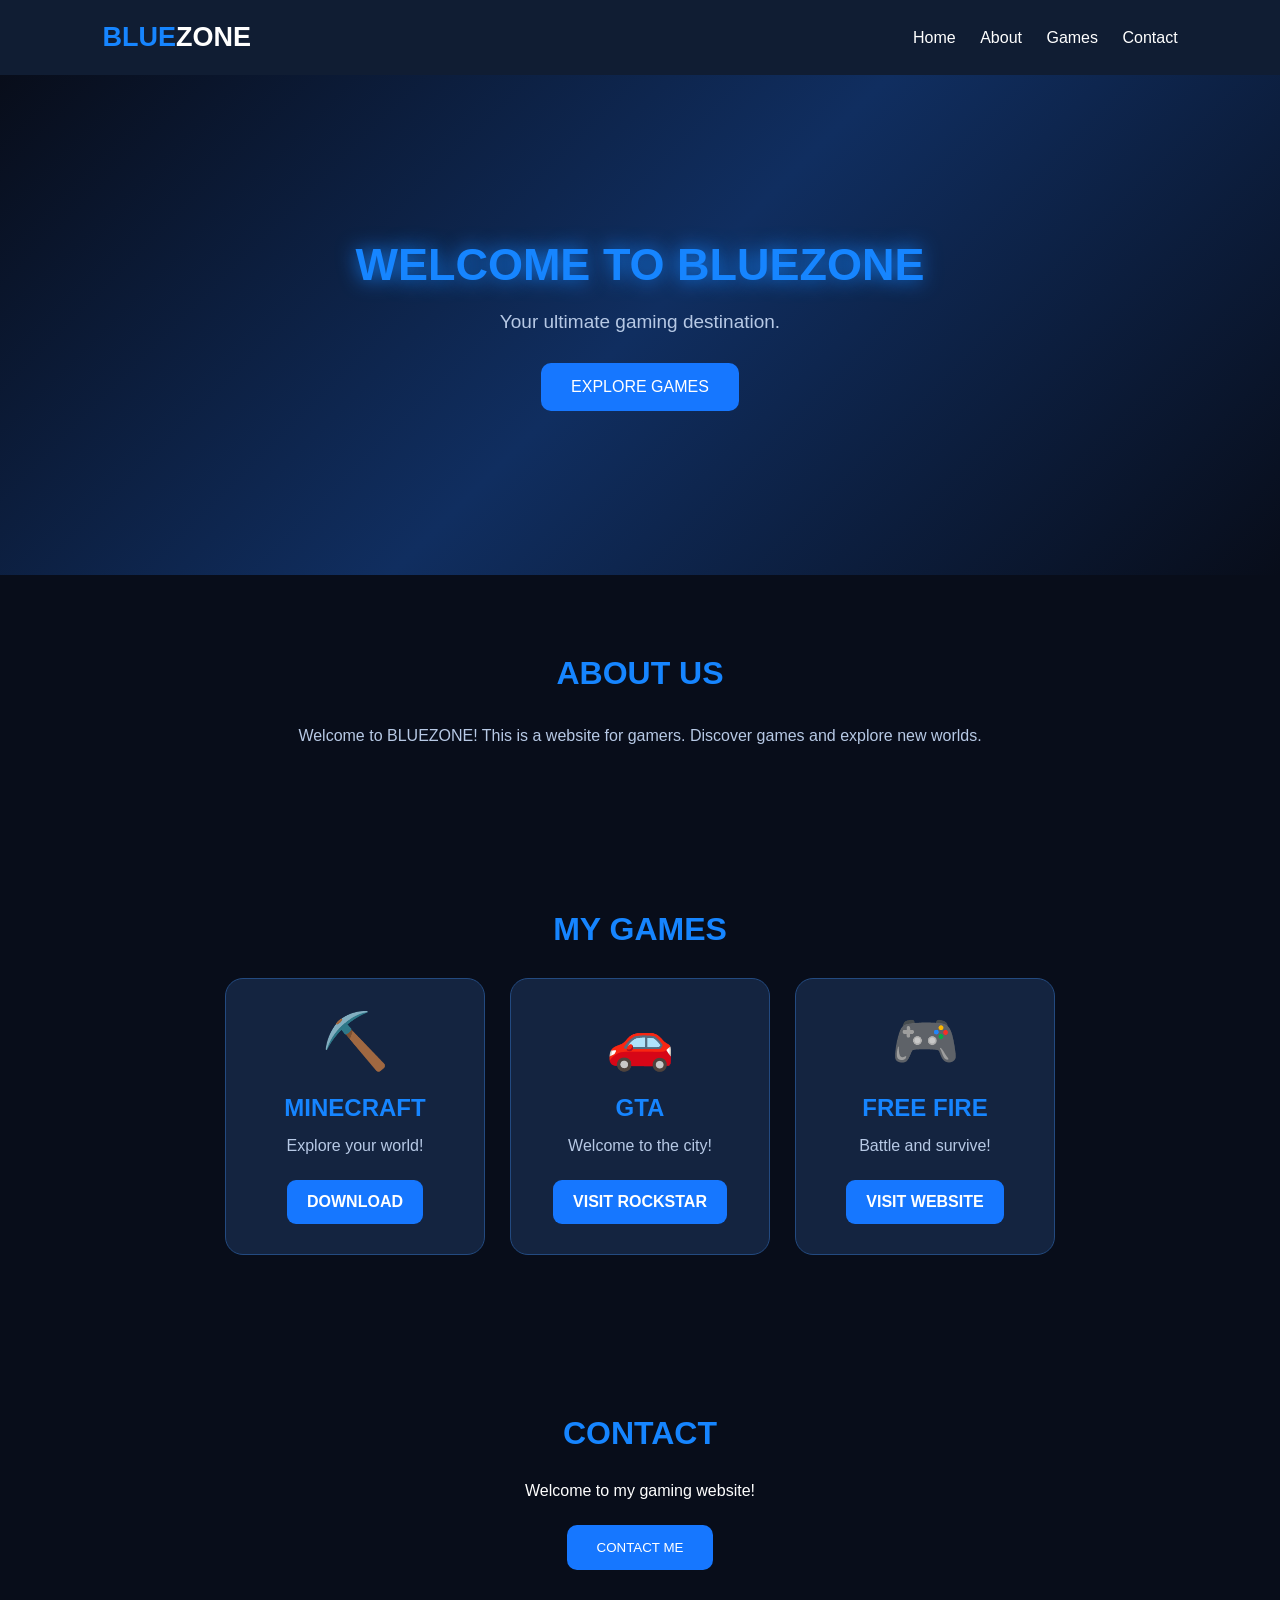
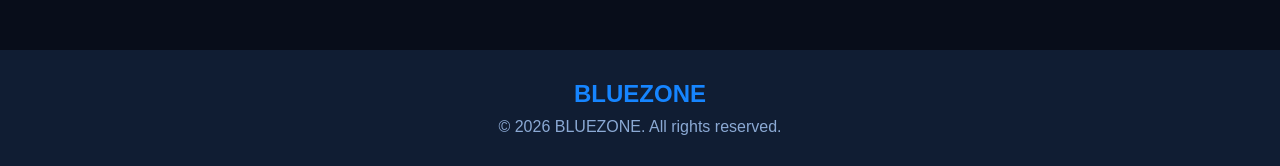
==== index.html @ 3c7bdc96 "Rename index.HTML to index.html" ====
<!DOCTYPE html>
<html lang="en">

<head>
    <meta charset="UTF-8">
    <meta name="viewport" content="width=device-width, initial-scale=1.0">

    <title>BLUEZONE - Gaming Website</title>

    <link rel="stylesheet" href="style.css">
</head>

<body>

    <!-- HEADER -->

    <header>
        <div class="logo">BLUE<span>ZONE</span></div>

        <nav>
            <a href="#home">Home</a>
            <a href="#about">About</a>
            <a href="#games">Games</a>
            <a href="#contact">Contact</a>
        </nav>
    </header>


    <!-- HOME -->

    <section id="home" class="hero">

        <div class="hero-content">

            <h1>WELCOME TO BLUEZONE</h1>

            <p>Your ultimate gaming destination.</p>

            <a href="#games" class="main-btn">
                EXPLORE GAMES
            </a>

        </div>

    </section>


    <!-- ABOUT -->

    <section id="about">

        <h1>ABOUT US</h1>

        <p class="about-text">
            Welcome to BLUEZONE!
            This is a website for gamers.
            Discover games and explore new worlds.
        </p>

    </section>


    <!-- GAMES -->

    <section id="games">

        <h1>MY GAMES</h1>

        <div class="games-container">

            <!-- MINECRAFT -->

            <div class="card">

                <div class="game-icon">⛏️</div>

                <h2>MINECRAFT</h2>

                <p>Explore your world!</p>

                <a href="downloads/TLauncher-Setup.exe"
                   download
                   class="game-btn">

                    DOWNLOAD

                </a>

            </div>


            <!-- GTA -->

            <div class="card">

                <div class="game-icon">🚗</div>

                <h2>GTA</h2>

                <p>Welcome to the city!</p>

                <a href="https://www.rockstargames.com/"
                   target="_blank"
                   rel="noopener noreferrer"
                   class="game-btn">

                    VISIT ROCKSTAR

                </a>

            </div>


            <!-- FREE FIRE -->

            <div class="card">

                <div class="game-icon">🎮</div>

                <h2>FREE FIRE</h2>

                <p>Battle and survive!</p>

                <a href="https://ff.garena.com/"
                   target="_blank"
                   rel="noopener noreferrer"
                   class="game-btn">

                    VISIT WEBSITE

                </a>

            </div>

        </div>

    </section>


    <!-- CONTACT -->

    <section id="contact">

        <h1>CONTACT</h1>

        <p>Welcome to my gaming website!</p>

        <button onclick="contactMessage()">
            CONTACT ME
        </button>

    </section>


    <!-- FOOTER -->

    <footer>

        <h2>BLUEZONE</h2>

        <p>© 2026 BLUEZONE. All rights reserved.</p>

    </footer>


    <script src="script.js"></script>

</body>
</html>
---- style.css ----
* {
    margin: 0;
    padding: 0;
    box-sizing: border-box;
    scroll-behavior: smooth;
}

body {
    background: #080d1a;
    color: white;
    font-family: Arial, sans-serif;
}

/* HEADER */

header {
    display: flex;
    justify-content: space-between;
    align-items: center;
    padding: 22px 8%;
    background: #101d33;
    position: sticky;
    top: 0;
    z-index: 100;
}

.logo {
    color: #1685ff;
    font-size: 27px;
    font-weight: bold;
}

.logo span {
    color: white;
}

nav a {
    color: white;
    text-decoration: none;
    margin-left: 20px;
    transition: 0.3s;
}

nav a:hover {
    color: #1685ff;
}

/* HERO */

.hero {
    min-height: 500px;
    display: flex;
    align-items: center;
    justify-content: center;
    text-align: center;

    background: linear-gradient(
        135deg,
        #080d1a,
        #102e60,
        #080d1a
    );
}

.hero h1 {
    color: #1685ff;
    font-size: 45px;
    margin-bottom: 20px;
    text-shadow: 0 0 20px #1685ff;
}

.hero p {
    color: #b7c9e5;
    font-size: 19px;
    margin-bottom: 30px;
}

.main-btn {
    display: inline-block;
    background: #1677ff;
    color: white;
    padding: 15px 30px;
    border-radius: 10px;
    text-decoration: none;
    transition: 0.3s;
}

.main-btn:hover {
    background: #0055cc;
    transform: scale(1.08);
}

/* SECTIONS */

section:not(.hero) {
    padding: 80px 8%;
    text-align: center;
}

section h1 {
    color: #1685ff;
    font-size: 32px;
    margin-bottom: 30px;
}

.about-text {
    color: #b7c9e5;
    line-height: 1.8;
}

/* GAME CARDS */

.games-container {
    display: flex;
    justify-content: center;
    flex-wrap: wrap;
    gap: 25px;
}

.card {
    background: #142440;
    width: 260px;
    padding: 30px 20px;
    border-radius: 18px;
    border: 1px solid #234a80;
    transition: 0.3s;
}

.card:hover {
    transform: translateY(-12px);
    box-shadow: 0 0 25px #1677ff;
    border-color: #1685ff;
}

.game-icon {
    font-size: 55px;
    margin-bottom: 20px;
}

.card h2 {
    color: #1685ff;
    margin-bottom: 15px;
}

.card p {
    color: #b7c9e5;
    margin-bottom: 25px;
}

/* BUTTONS */

.game-btn {
    display: inline-block;
    background: #1677ff;
    color: white;
    text-decoration: none;
    padding: 13px 20px;
    border-radius: 9px;
    font-weight: bold;
    transition: 0.3s;
}

.game-btn:hover {
    background: #0055cc;
    box-shadow: 0 0 15px #1685ff;
}

/* CONTACT */

#contact button {
    background: #1677ff;
    color: white;
    border: none;
    padding: 15px 30px;
    margin-top: 25px;
    border-radius: 10px;
    cursor: pointer;
    transition: 0.3s;
}

#contact button:hover {
    background: #0055cc;
}

/* FOOTER */

footer {
    background: #101d33;
    text-align: center;
    padding: 30px;
    color: #8ba9d4;
}

footer h2 {
    color: #1685ff;
    margin-bottom: 10px;
}

/* MOBILE */

@media (max-width: 650px) {

    header {
        flex-direction: column;
        gap: 20px;
    }

    nav a {
        margin: 0 6px;
        font-size: 13px;
    }

    .hero h1 {
        font-size: 30px;
    }

    .card {
        width: 100%;
        max-width: 320px;
    }
}
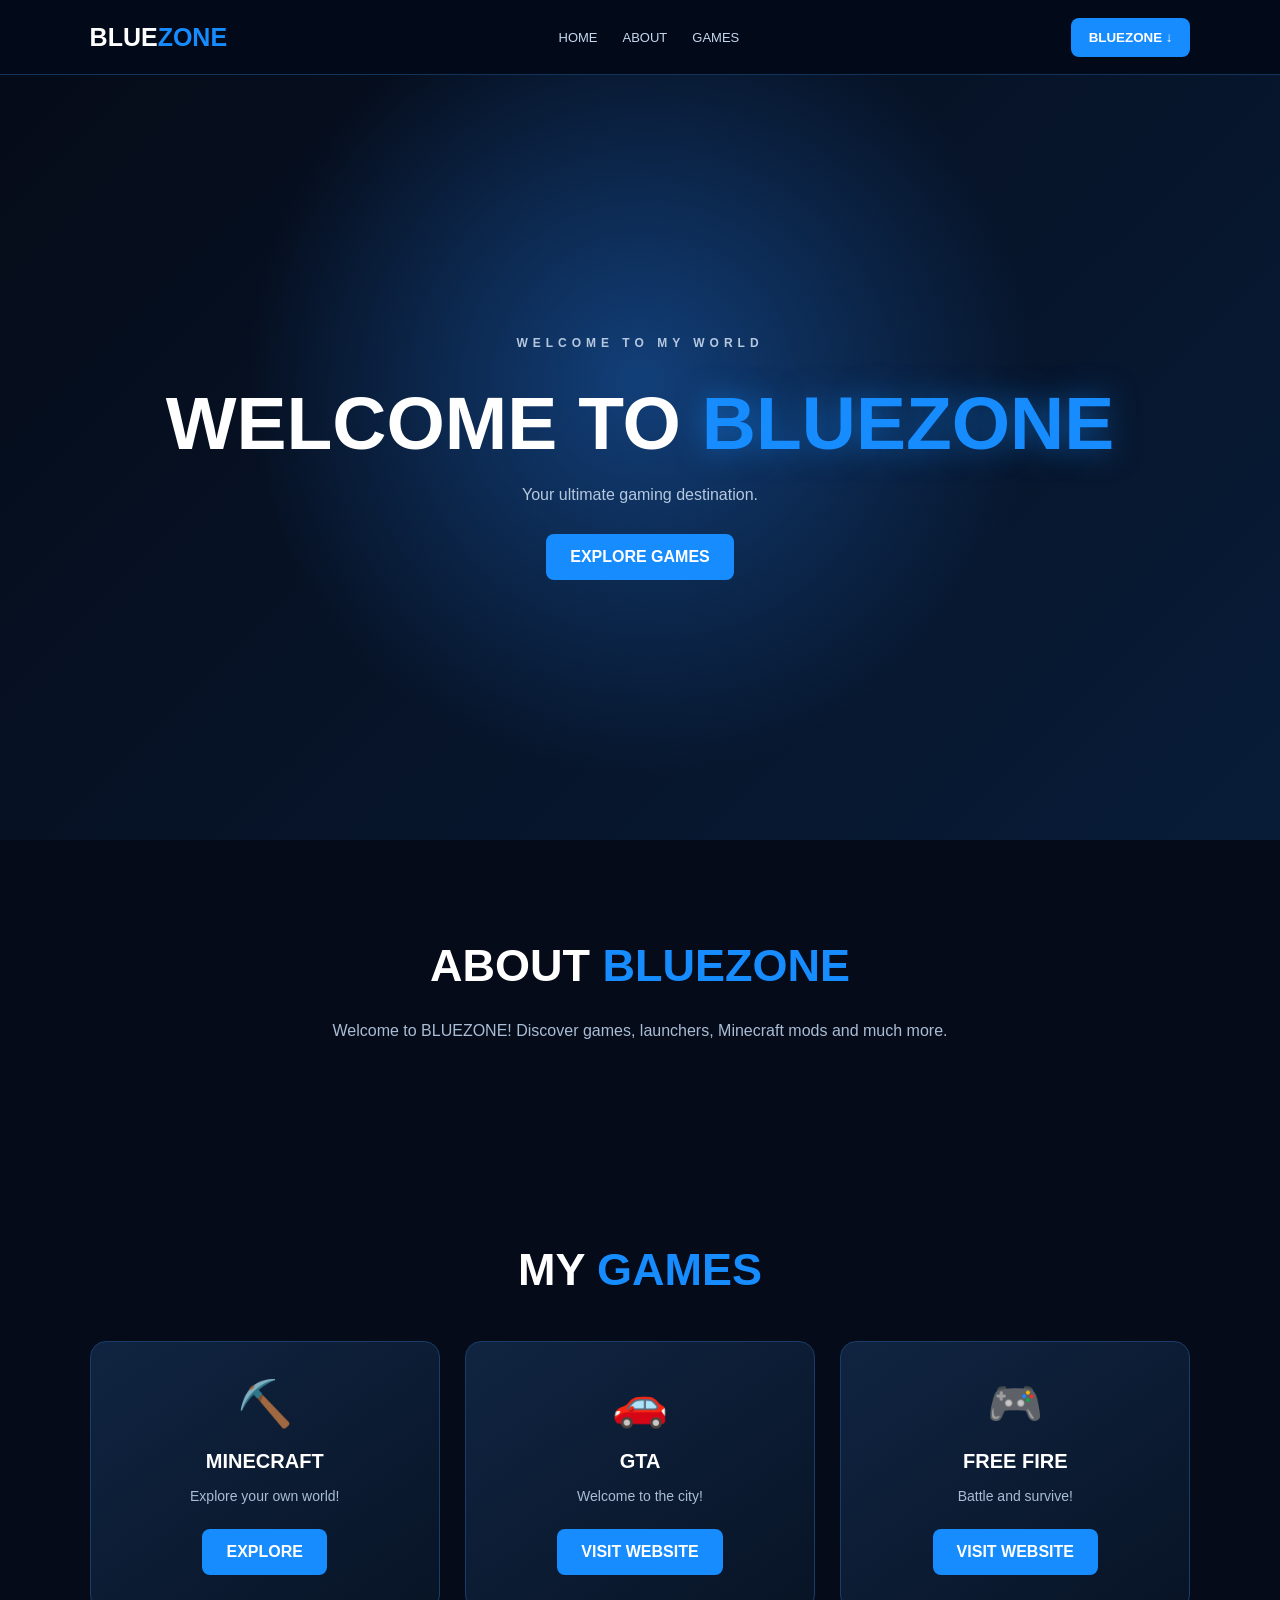
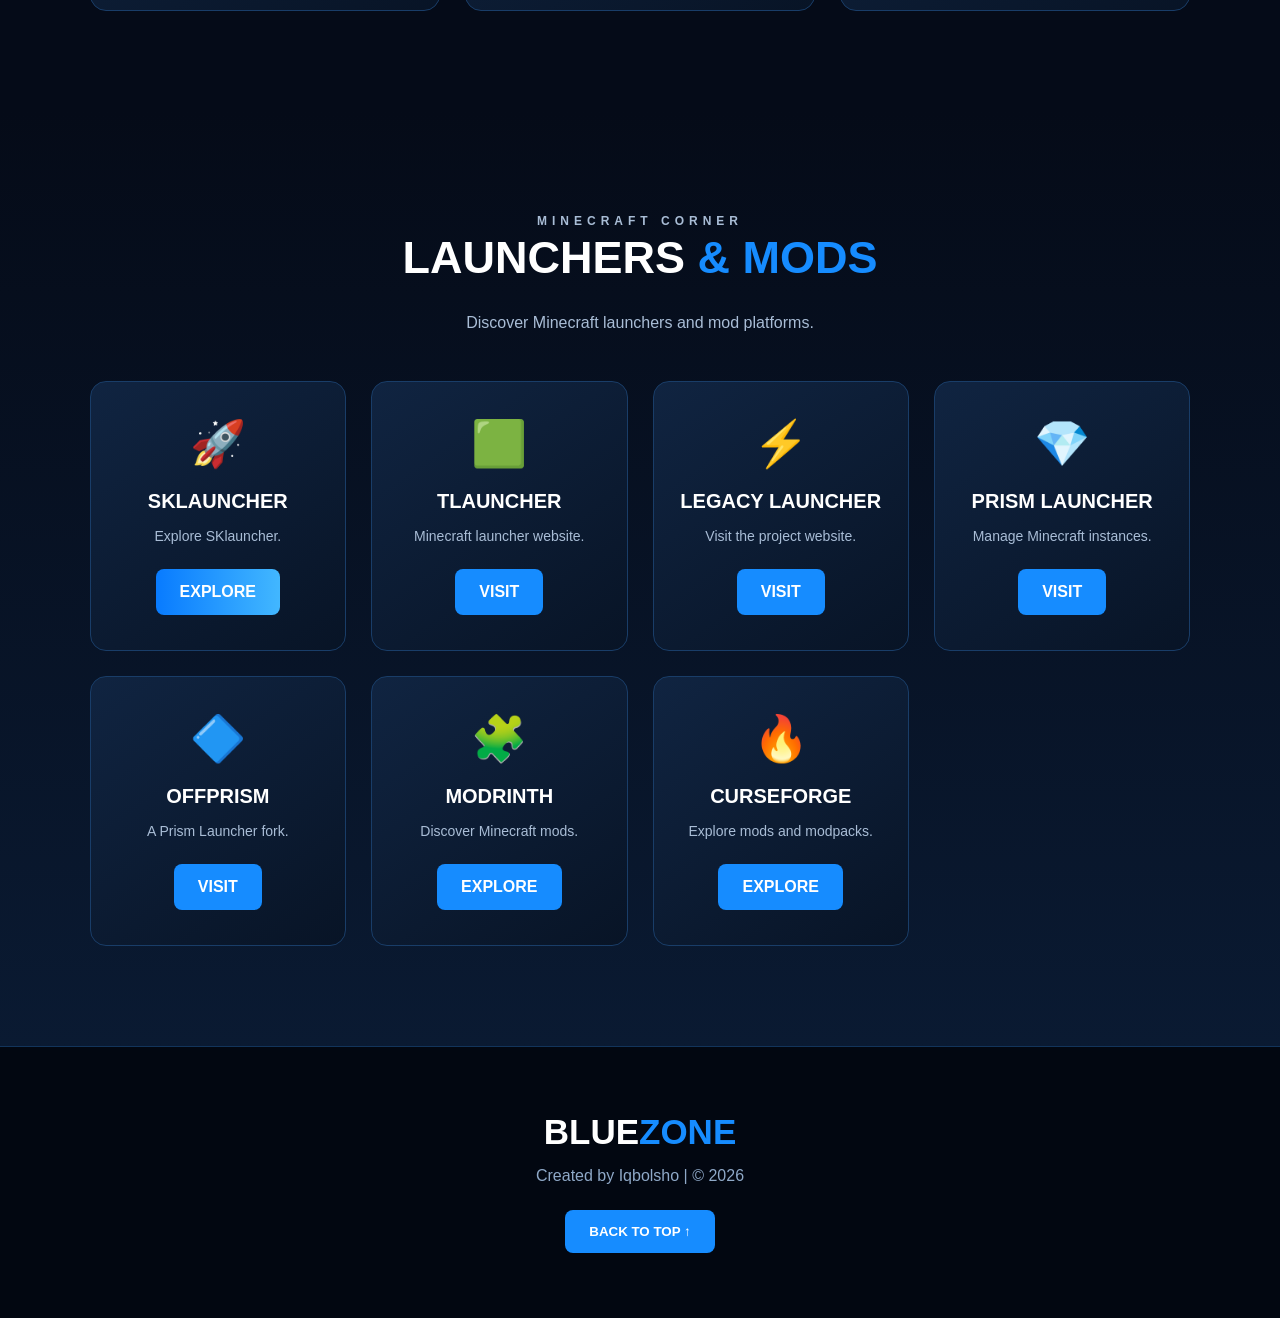
==== commit f79e781f: "Merge branch 'main' of https://github.com/Iqbolsho/BLUEZONE" ====
--- a/index.html
+++ b/index.html
@@ -1,169 +1,196 @@
 <!DOCTYPE html>
 <html lang="en">
-
 <head>
     <meta charset="UTF-8">
     <meta name="viewport" content="width=device-width, initial-scale=1.0">
 
-    <title>BLUEZONE - Gaming Website</title>
+    <title>BLUEZONE | Gaming World by Iqbolsho</title>
 
+    <meta name="description" content="Welcome to BLUEZONE — your gaming world! Discover Minecraft, GTA, Free Fire, Minecraft launchers and mods.">
+    <meta name="author" content="Iqbolsho">
+    <meta name="robots" content="index, follow">
+
+    <meta property="og:title" content="BLUEZONE - Gaming World">
+    <meta property="og:description" content="Explore games, launchers and Minecraft mods!">
+    <meta property="og:type" content="website">
+    <meta property="og:url" content="https://iqbolsho.github.io/BLUEZONE/">
+
+    <link rel="canonical" href="https://iqbolsho.github.io/BLUEZONE/">
     <link rel="stylesheet" href="style.css">
 </head>
 
 <body>
 
-    <!-- HEADER -->
+<header>
+    <a href="#home" class="logo">BLUE<span>ZONE</span></a>
 
-    <header>
-        <div class="logo">BLUE<span>ZONE</span></div>
+    <nav>
+        <a href="#home">HOME</a>
+        <a href="#about">ABOUT</a>
+        <a href="#games">GAMES</a>
+    </nav>
 
-        <nav>
-            <a href="#home">Home</a>
-            <a href="#about">About</a>
-            <a href="#games">Games</a>
-            <a href="#contact">Contact</a>
-        </nav>
-    </header>
+    <button class="top-button" id="bottomButton">
+        BLUEZONE ↓
+    </button>
+</header>
 
+<section id="home" class="hero">
+    <div class="hero-content reveal">
+        <p class="small-title">WELCOME TO MY WORLD</p>
+        <h1>WELCOME TO <span>BLUEZONE</span></h1>
+        <p>Your ultimate gaming destination.</p>
+        <a href="#games" class="main-btn">EXPLORE GAMES</a>
+    </div>
+</section>
 
-    <!-- HOME -->
+<section id="about" class="section reveal">
+    <h2>ABOUT <span>BLUEZONE</span></h2>
+    <p>
+        Welcome to BLUEZONE! Discover games, launchers,
+        Minecraft mods and much more.
+    </p>
+</section>
 
-    <section id="home" class="hero">
+<section id="games" class="section">
+    <h2 class="reveal">MY <span>GAMES</span></h2>
 
-        <div class="hero-content">
+    <div class="cards">
 
-            <h1>WELCOME TO BLUEZONE</h1>
-
-            <p>Your ultimate gaming destination.</p>
-
-            <a href="#games" class="main-btn">
-                EXPLORE GAMES
-            </a>
-
+        <div class="card reveal">
+            <div class="game-icon">⛏️</div>
+            <h3>MINECRAFT</h3>
+            <p>Explore your own world!</p>
+            <a href="#launchers" class="game-btn">EXPLORE</a>
         </div>
 
-    </section>
-
-
-    <!-- ABOUT -->
-
-    <section id="about">
-
-        <h1>ABOUT US</h1>
-
-        <p class="about-text">
-            Welcome to BLUEZONE!
-            This is a website for gamers.
-            Discover games and explore new worlds.
-        </p>
-
-    </section>
-
-
-    <!-- GAMES -->
-
-    <section id="games">
-
-        <h1>MY GAMES</h1>
-
-        <div class="games-container">
-
-            <!-- MINECRAFT -->
-
-            <div class="card">
-
-                <div class="game-icon">⛏️</div>
-
-                <h2>MINECRAFT</h2>
-
-                <p>Explore your world!</p>
-
-                <a href="downloads/TLauncher-Setup.exe"
-                   download
-                   class="game-btn">
-
-                    DOWNLOAD
-
-                </a>
-
-            </div>
-
-
-            <!-- GTA -->
-
-            <div class="card">
-
-                <div class="game-icon">🚗</div>
-
-                <h2>GTA</h2>
-
-                <p>Welcome to the city!</p>
-
-                <a href="https://www.rockstargames.com/"
-                   target="_blank"
-                   rel="noopener noreferrer"
-                   class="game-btn">
-
-                    VISIT ROCKSTAR
-
-                </a>
-
-            </div>
-
-
-            <!-- FREE FIRE -->
-
-            <div class="card">
-
-                <div class="game-icon">🎮</div>
-
-                <h2>FREE FIRE</h2>
-
-                <p>Battle and survive!</p>
-
-                <a href="https://ff.garena.com/"
-                   target="_blank"
-                   rel="noopener noreferrer"
-                   class="game-btn">
-
-                    VISIT WEBSITE
-
-                </a>
-
-            </div>
-
+        <div class="card reveal">
+            <div class="game-icon">🚗</div>
+            <h3>GTA</h3>
+            <p>Welcome to the city!</p>
+            <a href="https://www.rockstargames.com/"
+               target="_blank" rel="noopener noreferrer"
+               class="game-btn">VISIT WEBSITE</a>
         </div>
 
-    </section>
+        <div class="card reveal">
+            <div class="game-icon">🎮</div>
+            <h3>FREE FIRE</h3>
+            <p>Battle and survive!</p>
+            <a href="https://ff.garena.com/"
+               target="_blank" rel="noopener noreferrer"
+               class="game-btn">VISIT WEBSITE</a>
+        </div>
 
+    </div>
+</section>
 
-    <!-- CONTACT -->
+<section id="launchers" class="section launchers-section">
 
-    <section id="contact">
+    <p class="small-title reveal">MINECRAFT CORNER</p>
+    <h2 class="reveal">LAUNCHERS <span>& MODS</span></h2>
 
-        <h1>CONTACT</h1>
+    <p class="section-description reveal">
+        Discover Minecraft launchers and mod platforms.
+    </p>
 
-        <p>Welcome to my gaming website!</p>
+    <div class="cards">
 
-        <button onclick="contactMessage()">
-            CONTACT ME
+        <div class="card launcher-card reveal">
+            <div class="game-icon">🚀</div>
+            <h3>SKLAUNCHER</h3>
+            <p>Explore SKlauncher.</p>
+            <a href="https://skmedix.pl/"
+               class="game-btn sk-button"
+               id="skButton">EXPLORE</a>
+        </div>
+
+        <div class="card launcher-card reveal">
+            <div class="game-icon">🟩</div>
+            <h3>TLAUNCHER</h3>
+            <p>Minecraft launcher website.</p>
+            <a href="https://tlauncher.org/"
+               target="_blank" rel="noopener noreferrer"
+               class="game-btn">VISIT</a>
+        </div>
+
+        <div class="card launcher-card reveal">
+            <div class="game-icon">⚡</div>
+            <h3>LEGACY LAUNCHER</h3>
+            <p>Visit the project website.</p>
+            <a href="https://llaun.ch/en"
+               target="_blank" rel="noopener noreferrer"
+               class="game-btn">VISIT</a>
+        </div>
+
+        <div class="card launcher-card reveal">
+            <div class="game-icon">💎</div>
+            <h3>PRISM LAUNCHER</h3>
+            <p>Manage Minecraft instances.</p>
+            <a href="https://prismlauncher.org/"
+               target="_blank" rel="noopener noreferrer"
+               class="game-btn">VISIT</a>
+        </div>
+
+        <div class="card launcher-card reveal">
+            <div class="game-icon">🔷</div>
+            <h3>OFFPRISM</h3>
+            <p>A Prism Launcher fork.</p>
+            <a href="https://github.com/offprism/launcher"
+               target="_blank" rel="noopener noreferrer"
+               class="game-btn">VISIT</a>
+        </div>
+
+        <div class="card launcher-card reveal">
+            <div class="game-icon">🧩</div>
+            <h3>MODRINTH</h3>
+            <p>Discover Minecraft mods.</p>
+            <a href="https://modrinth.com/"
+               target="_blank" rel="noopener noreferrer"
+               class="game-btn">EXPLORE</a>
+        </div>
+
+        <div class="card launcher-card reveal">
+            <div class="game-icon">🔥</div>
+            <h3>CURSEFORGE</h3>
+            <p>Explore mods and modpacks.</p>
+            <a href="https://www.curseforge.com/minecraft"
+               target="_blank" rel="noopener noreferrer"
+               class="game-btn">EXPLORE</a>
+        </div>
+
+    </div>
+</section>
+
+<footer id="footer">
+    <h2>BLUE<span>ZONE</span></h2>
+    <p>Created by Iqbolsho | © 2026</p>
+    <button id="topButton" class="game-btn">BACK TO TOP ↑</button>
+</footer>
+
+<!-- SKLAUNCHER FULLSCREEN MESSAGE -->
+
+<div class="sk-overlay" id="skOverlay">
+    <div class="sk-message">
+        <p class="small-title">A MESSAGE FROM BLUEZONE</p>
+
+        <h1>
+            DO YOU PLAY<br>
+            <span>MINECRAFT</span><br>
+            WITH ME?
+        </h1>
+
+        <a href="https://skmedix.pl/"
+           target="_blank" rel="noopener noreferrer"
+           class="main-btn">YES, LET'S GO!</a>
+
+        <button id="closeOverlay" class="close-button">
+            CLOSE
         </button>
+    </div>
+</div>
 
-    </section>
-
-
-    <!-- FOOTER -->
-
-    <footer>
-
-        <h2>BLUEZONE</h2>
-
-        <p>© 2026 BLUEZONE. All rights reserved.</p>
-
-    </footer>
-
-
-    <script src="script.js"></script>
+<script src="script.js"></script>
 
 </body>
 </html>
--- a/style.css
+++ b/style.css
@@ -2,220 +2,318 @@
     margin: 0;
     padding: 0;
     box-sizing: border-box;
+}
+
+html {
     scroll-behavior: smooth;
 }
 
 body {
-    background: #080d1a;
+    background: #050b18;
     color: white;
     font-family: Arial, sans-serif;
-}
-
-/* HEADER */
+    overflow-x: hidden;
+}
+
+:root {
+    --blue: #168cff;
+    --light-blue: #60b7ff;
+}
 
 header {
-    display: flex;
-    justify-content: space-between;
-    align-items: center;
-    padding: 22px 8%;
-    background: #101d33;
     position: sticky;
     top: 0;
     z-index: 100;
+    width: 100%;
+    min-height: 75px;
+    padding: 15px 7%;
+    background: rgba(3, 10, 25, 0.94);
+    backdrop-filter: blur(15px);
+    display: flex;
+    align-items: center;
+    justify-content: space-between;
+    border-bottom: 1px solid #12345b;
 }
 
 .logo {
-    color: #1685ff;
-    font-size: 27px;
+    font-size: 25px;
+    font-weight: 900;
+    color: white;
+    text-decoration: none;
+}
+
+.logo span,
+h2 span,
+footer span {
+    color: var(--blue);
+}
+
+nav {
+    display: flex;
+    gap: 25px;
+}
+
+nav a {
+    color: #c5d8ef;
+    text-decoration: none;
+    font-size: 13px;
+    transition: 0.3s;
+}
+
+nav a:hover {
+    color: var(--light-blue);
+}
+
+button,
+a {
+    cursor: pointer;
+}
+
+.top-button {
+    background: var(--blue);
+    border: none;
+    color: white;
+    padding: 12px 18px;
+    border-radius: 8px;
     font-weight: bold;
-}
-
-.logo span {
-    color: white;
-}
-
-nav a {
-    color: white;
-    text-decoration: none;
-    margin-left: 20px;
     transition: 0.3s;
 }
 
-nav a:hover {
-    color: #1685ff;
-}
-
-/* HERO */
+.top-button:hover,
+.game-btn:hover,
+.main-btn:hover {
+    transform: translateY(-4px);
+    box-shadow: 0 0 25px #168cff88;
+}
 
 .hero {
-    min-height: 500px;
+    min-height: 85vh;
     display: flex;
     align-items: center;
     justify-content: center;
     text-align: center;
-
-    background: linear-gradient(
-        135deg,
-        #080d1a,
-        #102e60,
-        #080d1a
-    );
+    padding: 40px 20px;
+    background:
+        radial-gradient(circle at 50% 40%, #123f79 0%, transparent 50%),
+        linear-gradient(135deg, #050b18, #081c38);
 }
 
 .hero h1 {
-    color: #1685ff;
+    font-size: clamp(35px, 7vw, 75px);
+    margin: 20px 0;
+    font-weight: 900;
+}
+
+.hero h1 span {
+    color: var(--blue);
+    text-shadow: 0 0 30px #168cff88;
+}
+
+.hero p {
+    color: #b5c8df;
+    margin-bottom: 30px;
+}
+
+.small-title {
+    color: var(--light-blue);
+    letter-spacing: 5px;
+    font-size: 12px;
+    font-weight: bold;
+}
+
+.main-btn,
+.game-btn {
+    display: inline-block;
+    text-decoration: none;
+    border: none;
+    background: var(--blue);
+    color: white;
+    padding: 14px 24px;
+    border-radius: 8px;
+    font-weight: bold;
+    transition: 0.3s;
+}
+
+.section {
+    padding: 100px 7%;
+    text-align: center;
+}
+
+.section h2 {
+    font-size: clamp(28px, 5vw, 45px);
+    margin-bottom: 25px;
+}
+
+.section > p {
+    color: #a9bdd6;
+    line-height: 1.7;
+}
+
+.section-description {
+    margin-bottom: 45px;
+}
+
+.cards {
+    display: grid;
+    grid-template-columns: repeat(auto-fit, minmax(220px, 1fr));
+    gap: 25px;
+    margin-top: 45px;
+}
+
+.card {
+    background: linear-gradient(145deg, #102441, #081426);
+    border: 1px solid #193d68;
+    border-radius: 16px;
+    padding: 35px 20px;
+    transition: 0.35s;
+}
+
+.card:hover {
+    transform: translateY(-10px) scale(1.02);
+    border-color: var(--blue);
+    box-shadow: 0 15px 35px #006eff22;
+}
+
+.game-icon {
     font-size: 45px;
     margin-bottom: 20px;
-    text-shadow: 0 0 20px #1685ff;
-}
-
-.hero p {
-    color: #b7c9e5;
-    font-size: 19px;
-    margin-bottom: 30px;
-}
-
-.main-btn {
-    display: inline-block;
-    background: #1677ff;
-    color: white;
-    padding: 15px 30px;
-    border-radius: 10px;
-    text-decoration: none;
-    transition: 0.3s;
-}
-
-.main-btn:hover {
-    background: #0055cc;
-    transform: scale(1.08);
-}
-
-/* SECTIONS */
-
-section:not(.hero) {
-    padding: 80px 8%;
+}
+
+.card h3 {
+    margin-bottom: 15px;
+    font-size: 20px;
+}
+
+.card p {
+    color: #a9bdd6;
+    margin-bottom: 25px;
+    font-size: 14px;
+}
+
+.launchers-section {
+    background: linear-gradient(180deg, #050b18, #0a1a32);
+}
+
+.launcher-card {
+    min-height: 240px;
+}
+
+.sk-button {
+    background: linear-gradient(90deg, #087bff, #42b7ff);
+}
+
+footer {
+    padding: 65px 20px;
     text-align: center;
-}
-
-section h1 {
-    color: #1685ff;
-    font-size: 32px;
-    margin-bottom: 30px;
-}
-
-.about-text {
-    color: #b7c9e5;
-    line-height: 1.8;
-}
-
-/* GAME CARDS */
-
-.games-container {
+    background: #020711;
+    border-top: 1px solid #12345b;
+}
+
+footer h2 {
+    font-size: 35px;
+    margin-bottom: 15px;
+}
+
+footer p {
+    color: #8fa9c8;
+    margin-bottom: 25px;
+}
+
+/* REVEAL ANIMATIONS */
+
+body.js-ready .reveal {
+    opacity: 0;
+    transform: translateY(35px);
+    transition: opacity 0.8s ease, transform 0.8s ease;
+}
+
+body.js-ready .reveal.visible {
+    opacity: 1;
+    transform: translateY(0);
+}
+
+/* SKLAUNCHER FULLSCREEN */
+
+.sk-overlay {
+    position: fixed;
+    inset: 0;
+    z-index: 9999;
+    background:
+        radial-gradient(circle, #123f79, #030916 75%);
     display: flex;
     justify-content: center;
-    flex-wrap: wrap;
-    gap: 25px;
-}
-
-.card {
-    background: #142440;
-    width: 260px;
-    padding: 30px 20px;
-    border-radius: 18px;
-    border: 1px solid #234a80;
-    transition: 0.3s;
-}
-
-.card:hover {
-    transform: translateY(-12px);
-    box-shadow: 0 0 25px #1677ff;
-    border-color: #1685ff;
-}
-
-.game-icon {
-    font-size: 55px;
-    margin-bottom: 20px;
-}
-
-.card h2 {
-    color: #1685ff;
-    margin-bottom: 15px;
-}
-
-.card p {
-    color: #b7c9e5;
-    margin-bottom: 25px;
-}
-
-/* BUTTONS */
-
-.game-btn {
-    display: inline-block;
-    background: #1677ff;
-    color: white;
-    text-decoration: none;
-    padding: 13px 20px;
-    border-radius: 9px;
-    font-weight: bold;
-    transition: 0.3s;
-}
-
-.game-btn:hover {
-    background: #0055cc;
-    box-shadow: 0 0 15px #1685ff;
-}
-
-/* CONTACT */
-
-#contact button {
-    background: #1677ff;
-    color: white;
-    border: none;
-    padding: 15px 30px;
-    margin-top: 25px;
-    border-radius: 10px;
-    cursor: pointer;
-    transition: 0.3s;
-}
-
-#contact button:hover {
-    background: #0055cc;
-}
-
-/* FOOTER */
-
-footer {
-    background: #101d33;
+    align-items: center;
     text-align: center;
-    padding: 30px;
-    color: #8ba9d4;
-}
-
-footer h2 {
-    color: #1685ff;
-    margin-bottom: 10px;
-}
-
-/* MOBILE */
+    padding: 25px;
+    opacity: 0;
+    visibility: hidden;
+    transition: 0.5s;
+}
+
+.sk-overlay.active {
+    opacity: 1;
+    visibility: visible;
+}
+
+.sk-message {
+    transform: scale(0.7);
+    transition: 0.5s;
+}
+
+.sk-overlay.active .sk-message {
+    transform: scale(1);
+}
+
+.sk-message h1 {
+    font-size: clamp(35px, 8vw, 75px);
+    line-height: 1.25;
+    margin: 30px 0;
+}
+
+.sk-message h1 span {
+    color: var(--light-blue);
+    text-shadow: 0 0 30px #168cff;
+}
+
+.close-button {
+    display: block;
+    margin: 25px auto 0;
+    background: transparent;
+    border: 1px solid #6089b8;
+    color: white;
+    padding: 12px 25px;
+    border-radius: 8px;
+}
+
+.close-button:hover {
+    background: #18365b;
+}
 
 @media (max-width: 650px) {
-
     header {
-        flex-direction: column;
-        gap: 20px;
+        padding: 15px 4%;
+        flex-wrap: wrap;
+        gap: 15px;
+    }
+
+    nav {
+        gap: 12px;
     }
 
     nav a {
-        margin: 0 6px;
-        font-size: 13px;
-    }
-
-    .hero h1 {
-        font-size: 30px;
-    }
-
-    .card {
-        width: 100%;
-        max-width: 320px;
+        font-size: 11px;
+    }
+
+    .logo {
+        font-size: 20px;
+    }
+
+    .top-button {
+        padding: 10px;
+        font-size: 11px;
+    }
+
+    .section {
+        padding: 70px 5%;
     }
 }
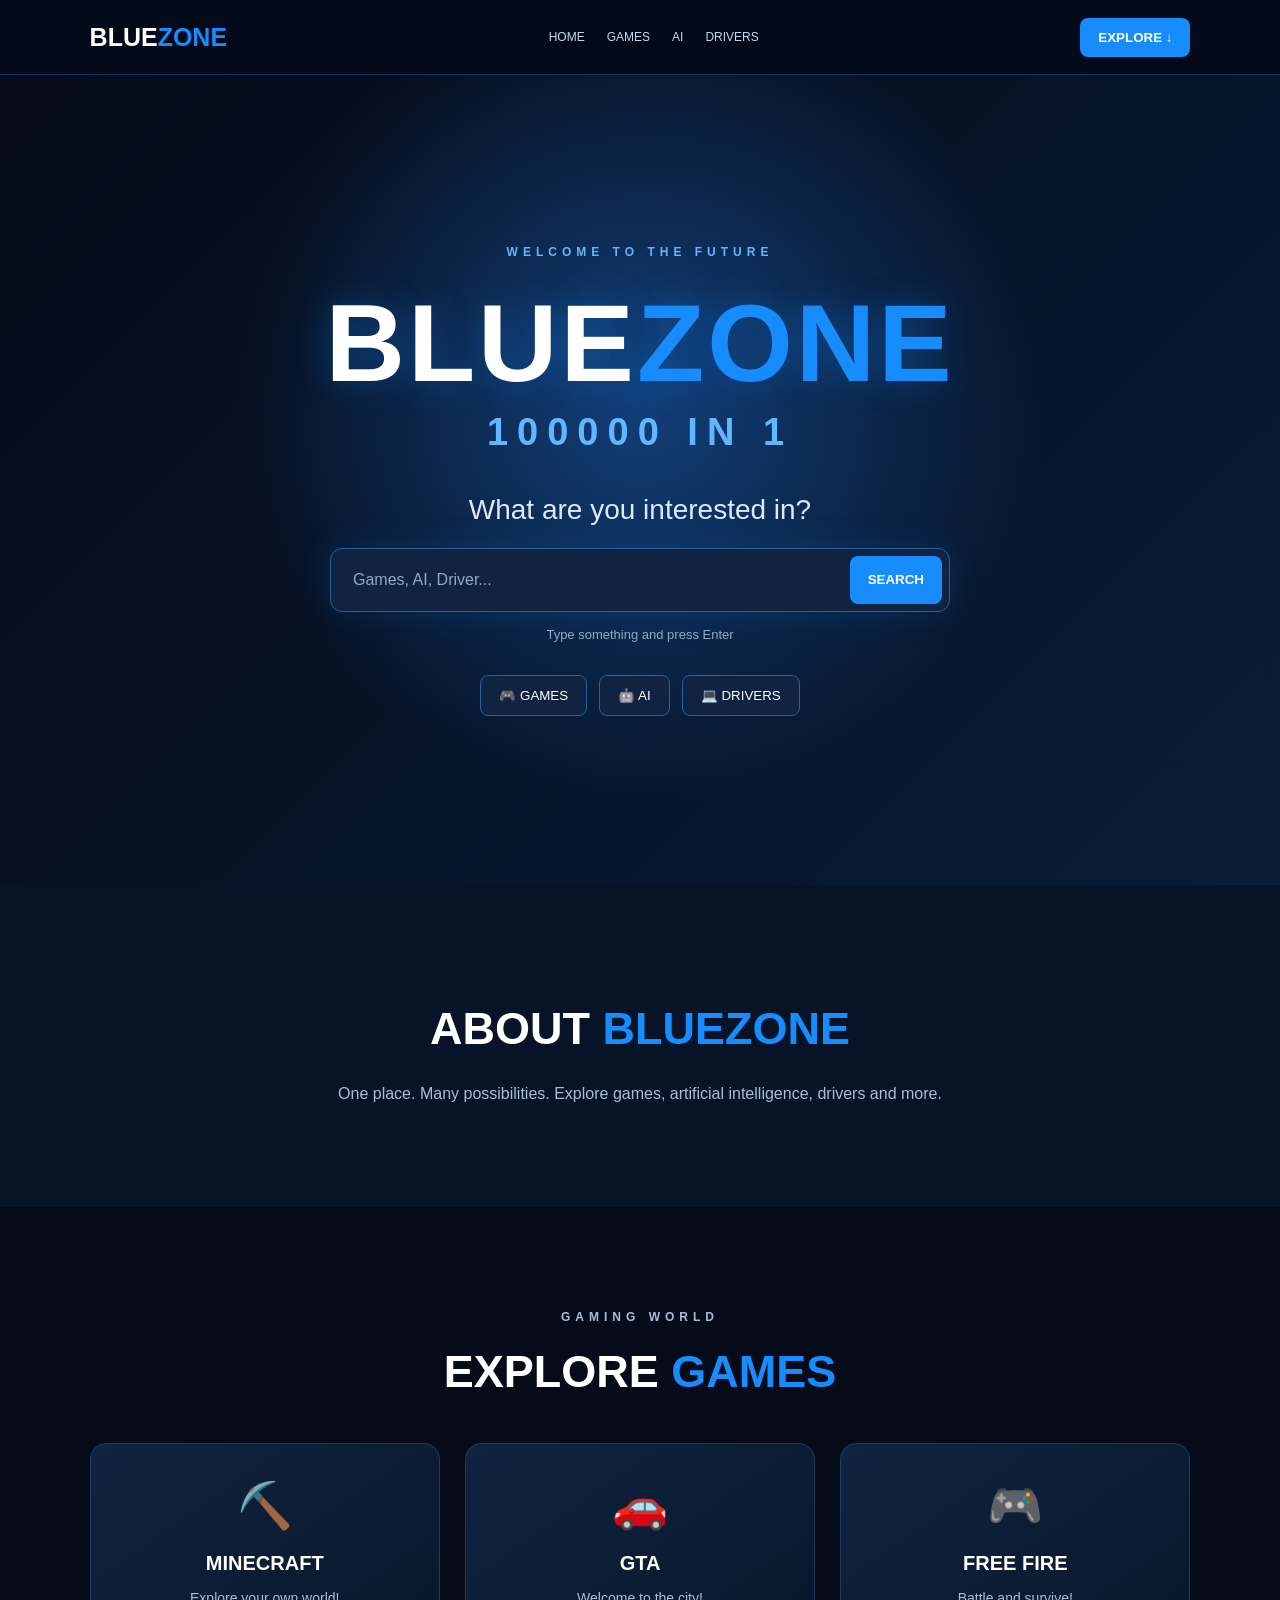
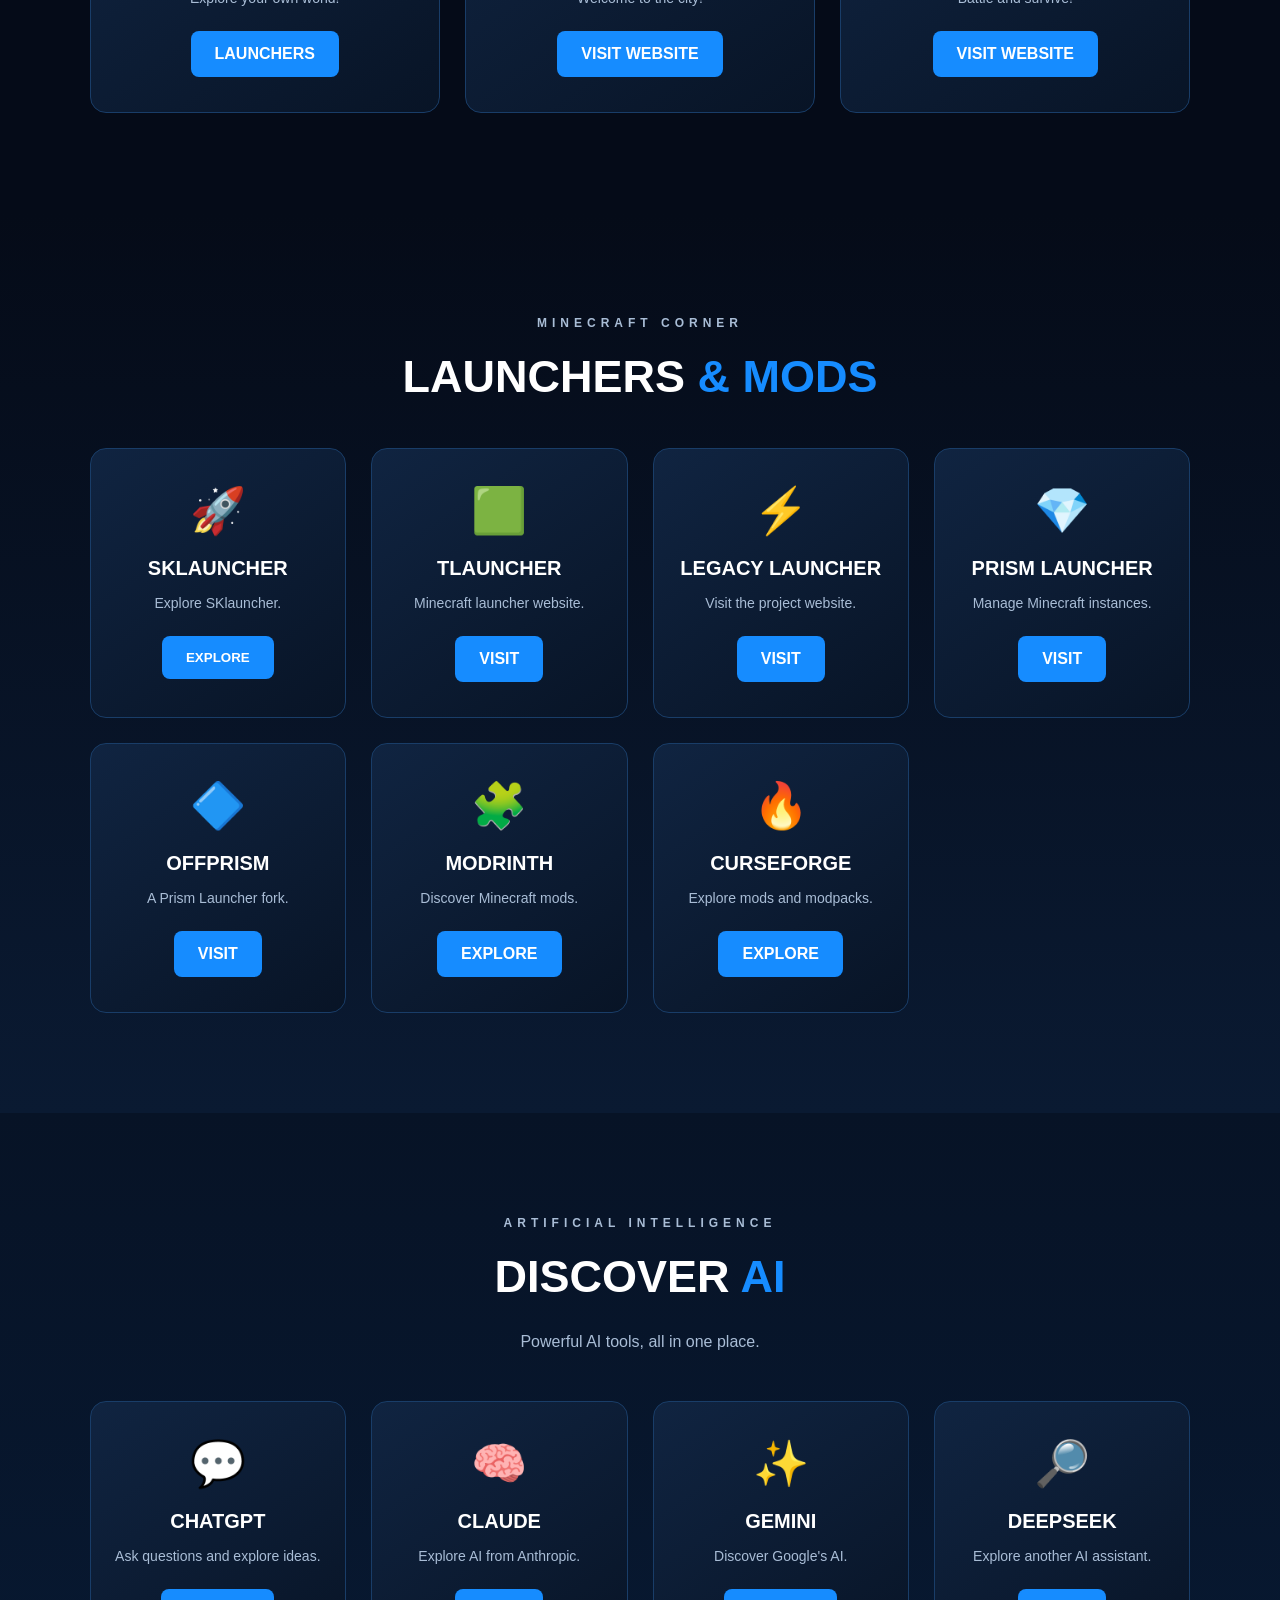
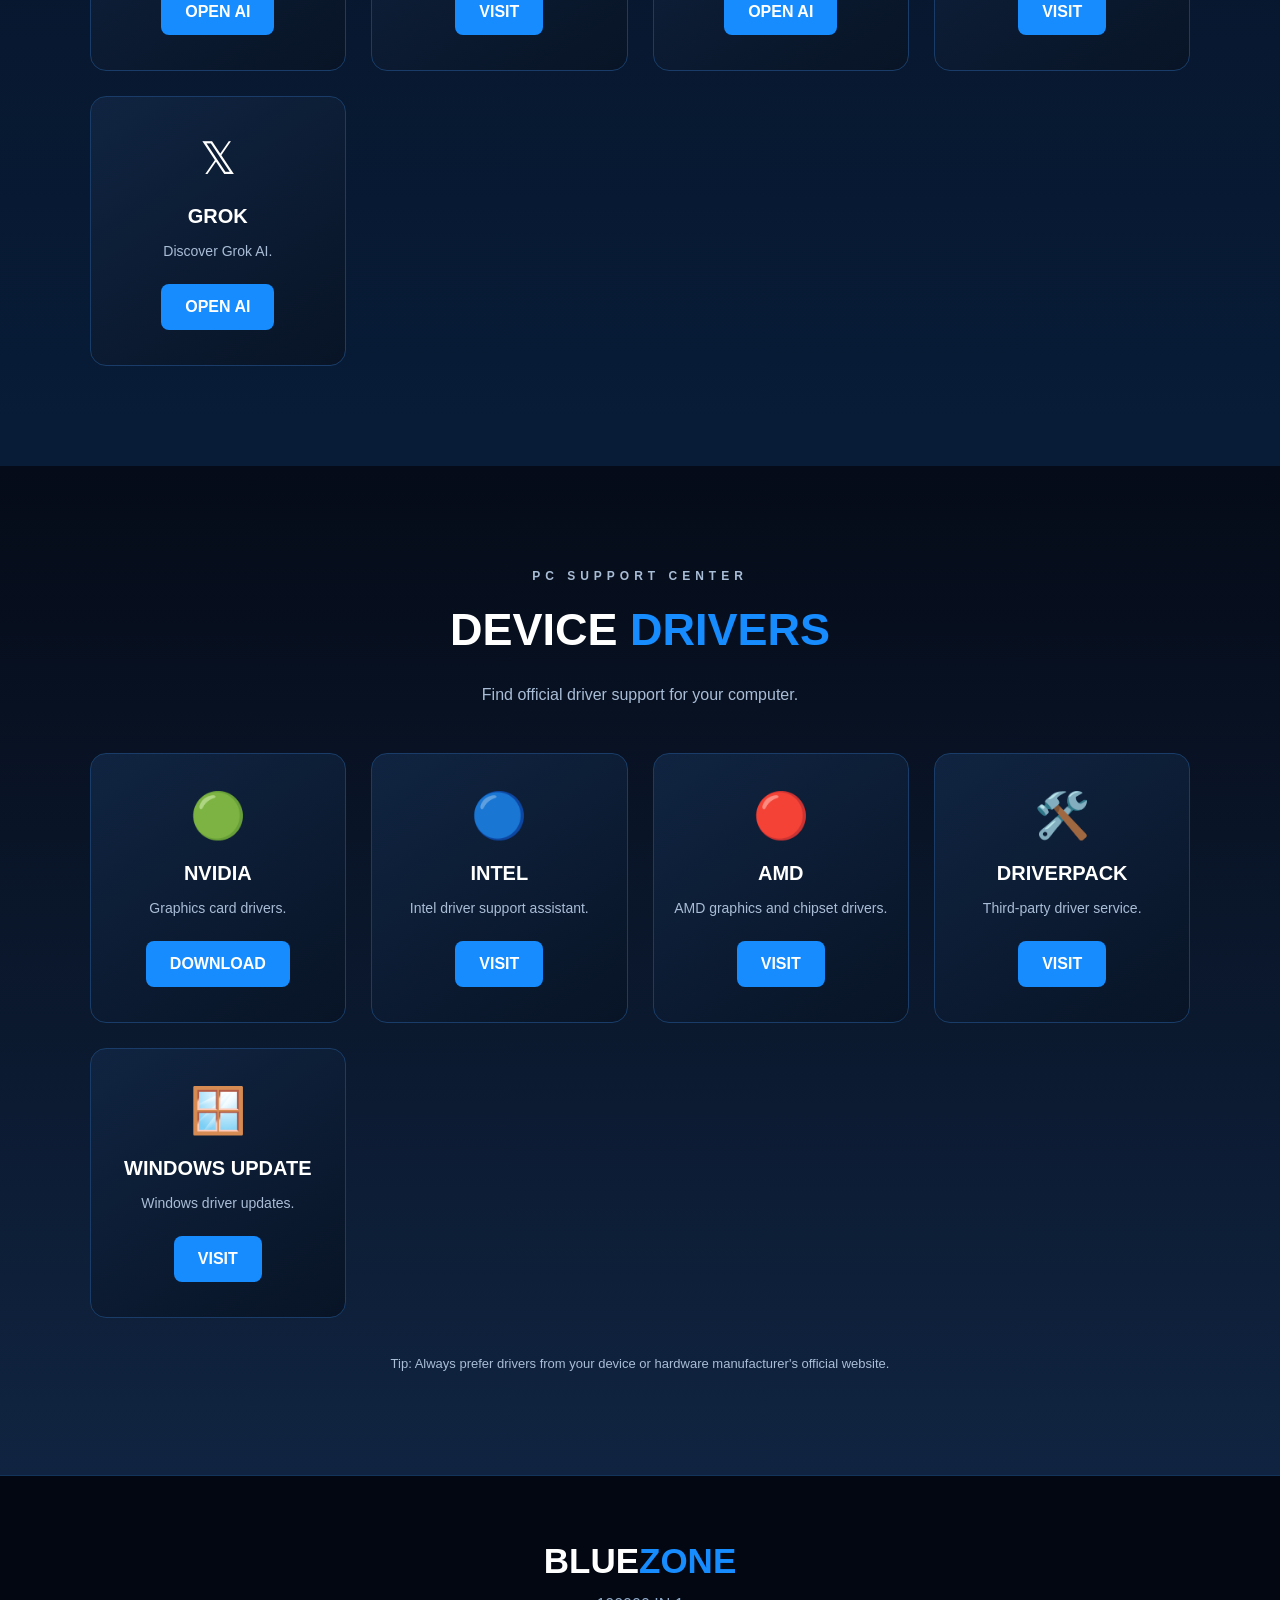
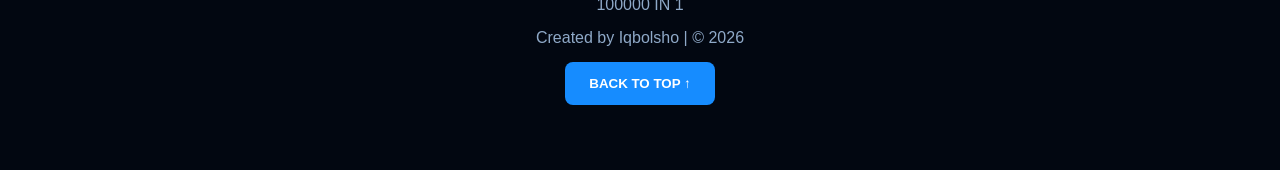
==== commit 0c54cb35: "BLUEZONE 3.0 - 100000 in 1" ====
--- a/index.html
+++ b/index.html
@@ -4,14 +4,14 @@
     <meta charset="UTF-8">
     <meta name="viewport" content="width=device-width, initial-scale=1.0">
 
-    <title>BLUEZONE | Gaming World by Iqbolsho</title>
-
-    <meta name="description" content="Welcome to BLUEZONE — your gaming world! Discover Minecraft, GTA, Free Fire, Minecraft launchers and mods.">
+    <title>BLUEZONE | 100000 in 1 by Iqbolsho</title>
+
+    <meta name="description" content="BLUEZONE — 100000 in 1. Discover games, AI tools, Minecraft launchers, drivers and more.">
     <meta name="author" content="Iqbolsho">
     <meta name="robots" content="index, follow">
 
-    <meta property="og:title" content="BLUEZONE - Gaming World">
-    <meta property="og:description" content="Explore games, launchers and Minecraft mods!">
+    <meta property="og:title" content="BLUEZONE | 100000 in 1">
+    <meta property="og:description" content="Games, AI, drivers and much more in one place.">
     <meta property="og:type" content="website">
     <meta property="og:url" content="https://iqbolsho.github.io/BLUEZONE/">
 
@@ -26,34 +26,65 @@
 
     <nav>
         <a href="#home">HOME</a>
-        <a href="#about">ABOUT</a>
         <a href="#games">GAMES</a>
+        <a href="#ai">AI</a>
+        <a href="#drivers">DRIVERS</a>
     </nav>
 
-    <button class="top-button" id="bottomButton">
-        BLUEZONE ↓
-    </button>
+    <button class="top-button" id="bottomButton">EXPLORE ↓</button>
 </header>
+
+<!-- HOME / SEARCH -->
 
 <section id="home" class="hero">
     <div class="hero-content reveal">
-        <p class="small-title">WELCOME TO MY WORLD</p>
-        <h1>WELCOME TO <span>BLUEZONE</span></h1>
-        <p>Your ultimate gaming destination.</p>
-        <a href="#games" class="main-btn">EXPLORE GAMES</a>
-    </div>
-</section>
-
-<section id="about" class="section reveal">
+
+        <p class="small-title">WELCOME TO THE FUTURE</p>
+
+        <h1>BLUE<span>ZONE</span></h1>
+
+        <h2 class="main-subtitle">100000 IN 1</h2>
+
+        <p class="question">What are you interested in?</p>
+
+        <div class="search-box">
+            <input
+                type="text"
+                id="searchInput"
+                placeholder="Games, AI, Driver..."
+                autocomplete="off"
+            >
+            <button id="searchButton">SEARCH</button>
+        </div>
+
+        <p id="searchMessage" class="search-message">
+            Type something and press Enter
+        </p>
+
+        <div class="quick-links">
+            <button data-category="games">🎮 GAMES</button>
+            <button data-category="ai">🤖 AI</button>
+            <button data-category="drivers">💻 DRIVERS</button>
+        </div>
+
+    </div>
+</section>
+
+<!-- ABOUT -->
+
+<section class="section about-section reveal">
     <h2>ABOUT <span>BLUEZONE</span></h2>
     <p>
-        Welcome to BLUEZONE! Discover games, launchers,
-        Minecraft mods and much more.
+        One place. Many possibilities.
+        Explore games, artificial intelligence, drivers and more.
     </p>
 </section>
 
+<!-- GAMES -->
+
 <section id="games" class="section">
-    <h2 class="reveal">MY <span>GAMES</span></h2>
+    <p class="small-title reveal">GAMING WORLD</p>
+    <h2 class="reveal">EXPLORE <span>GAMES</span></h2>
 
     <div class="cards">
 
@@ -61,7 +92,7 @@
             <div class="game-icon">⛏️</div>
             <h3>MINECRAFT</h3>
             <p>Explore your own world!</p>
-            <a href="#launchers" class="game-btn">EXPLORE</a>
+            <a href="#launchers" class="game-btn">LAUNCHERS</a>
         </div>
 
         <div class="card reveal">
@@ -85,27 +116,23 @@
     </div>
 </section>
 
+<!-- MINECRAFT LAUNCHERS -->
+
 <section id="launchers" class="section launchers-section">
 
     <p class="small-title reveal">MINECRAFT CORNER</p>
     <h2 class="reveal">LAUNCHERS <span>& MODS</span></h2>
 
-    <p class="section-description reveal">
-        Discover Minecraft launchers and mod platforms.
-    </p>
-
     <div class="cards">
 
-        <div class="card launcher-card reveal">
+        <div class="card reveal">
             <div class="game-icon">🚀</div>
             <h3>SKLAUNCHER</h3>
             <p>Explore SKlauncher.</p>
-            <a href="https://skmedix.pl/"
-               class="game-btn sk-button"
-               id="skButton">EXPLORE</a>
-        </div>
-
-        <div class="card launcher-card reveal">
+            <button class="game-btn" id="skButton">EXPLORE</button>
+        </div>
+
+        <div class="card reveal">
             <div class="game-icon">🟩</div>
             <h3>TLAUNCHER</h3>
             <p>Minecraft launcher website.</p>
@@ -114,7 +141,7 @@
                class="game-btn">VISIT</a>
         </div>
 
-        <div class="card launcher-card reveal">
+        <div class="card reveal">
             <div class="game-icon">⚡</div>
             <h3>LEGACY LAUNCHER</h3>
             <p>Visit the project website.</p>
@@ -123,7 +150,7 @@
                class="game-btn">VISIT</a>
         </div>
 
-        <div class="card launcher-card reveal">
+        <div class="card reveal">
             <div class="game-icon">💎</div>
             <h3>PRISM LAUNCHER</h3>
             <p>Manage Minecraft instances.</p>
@@ -132,7 +159,7 @@
                class="game-btn">VISIT</a>
         </div>
 
-        <div class="card launcher-card reveal">
+        <div class="card reveal">
             <div class="game-icon">🔷</div>
             <h3>OFFPRISM</h3>
             <p>A Prism Launcher fork.</p>
@@ -141,7 +168,7 @@
                class="game-btn">VISIT</a>
         </div>
 
-        <div class="card launcher-card reveal">
+        <div class="card reveal">
             <div class="game-icon">🧩</div>
             <h3>MODRINTH</h3>
             <p>Discover Minecraft mods.</p>
@@ -150,7 +177,7 @@
                class="game-btn">EXPLORE</a>
         </div>
 
-        <div class="card launcher-card reveal">
+        <div class="card reveal">
             <div class="game-icon">🔥</div>
             <h3>CURSEFORGE</h3>
             <p>Explore mods and modpacks.</p>
@@ -162,16 +189,145 @@
     </div>
 </section>
 
+<!-- AI -->
+
+<section id="ai" class="section ai-section">
+
+    <p class="small-title reveal">ARTIFICIAL INTELLIGENCE</p>
+    <h2 class="reveal">DISCOVER <span>AI</span></h2>
+
+    <p class="section-description reveal">
+        Powerful AI tools, all in one place.
+    </p>
+
+    <div class="cards">
+
+        <div class="card reveal">
+            <div class="game-icon">💬</div>
+            <h3>CHATGPT</h3>
+            <p>Ask questions and explore ideas.</p>
+            <a href="https://chatgpt.com/"
+               class="game-btn ai-button"
+               data-ai="chatgpt">OPEN AI</a>
+        </div>
+
+        <div class="card reveal">
+            <div class="game-icon">🧠</div>
+            <h3>CLAUDE</h3>
+            <p>Explore AI from Anthropic.</p>
+            <a href="https://claude.ai/"
+               target="_blank" rel="noopener noreferrer"
+               class="game-btn">VISIT</a>
+        </div>
+
+        <div class="card reveal">
+            <div class="game-icon">✨</div>
+            <h3>GEMINI</h3>
+            <p>Discover Google's AI.</p>
+            <a href="https://gemini.google.com/"
+               class="game-btn ai-button"
+               data-ai="gemini">OPEN AI</a>
+        </div>
+
+        <div class="card reveal">
+            <div class="game-icon">🔎</div>
+            <h3>DEEPSEEK</h3>
+            <p>Explore another AI assistant.</p>
+            <a href="https://chat.deepseek.com/"
+               target="_blank" rel="noopener noreferrer"
+               class="game-btn">VISIT</a>
+        </div>
+
+        <div class="card reveal">
+            <div class="game-icon">𝕏</div>
+            <h3>GROK</h3>
+            <p>Discover Grok AI.</p>
+            <a href="https://grok.com/"
+               class="game-btn ai-button"
+               data-ai="grok">OPEN AI</a>
+        </div>
+
+    </div>
+</section>
+
+<!-- DRIVERS -->
+
+<section id="drivers" class="section drivers-section">
+
+    <p class="small-title reveal">PC SUPPORT CENTER</p>
+    <h2 class="reveal">DEVICE <span>DRIVERS</span></h2>
+
+    <p class="section-description reveal">
+        Find official driver support for your computer.
+    </p>
+
+    <div class="cards">
+
+        <div class="card reveal">
+            <div class="game-icon">🟢</div>
+            <h3>NVIDIA</h3>
+            <p>Graphics card drivers.</p>
+            <a href="https://www.nvidia.com/Download/index.aspx"
+               target="_blank" rel="noopener noreferrer"
+               class="game-btn">DOWNLOAD</a>
+        </div>
+
+        <div class="card reveal">
+            <div class="game-icon">🔵</div>
+            <h3>INTEL</h3>
+            <p>Intel driver support assistant.</p>
+            <a href="https://www.intel.com/content/www/us/en/support/detect.html"
+               target="_blank" rel="noopener noreferrer"
+               class="game-btn">VISIT</a>
+        </div>
+
+        <div class="card reveal">
+            <div class="game-icon">🔴</div>
+            <h3>AMD</h3>
+            <p>AMD graphics and chipset drivers.</p>
+            <a href="https://www.amd.com/en/support/download/drivers.html"
+               target="_blank" rel="noopener noreferrer"
+               class="game-btn">VISIT</a>
+        </div>
+
+        <div class="card reveal">
+            <div class="game-icon">🛠️</div>
+            <h3>DRIVERPACK</h3>
+            <p>Third-party driver service.</p>
+            <a href="https://driverpack.io/en"
+               target="_blank" rel="noopener noreferrer"
+               class="game-btn">VISIT</a>
+        </div>
+
+        <div class="card reveal">
+            <div class="game-icon">🪟</div>
+            <h3>WINDOWS UPDATE</h3>
+            <p>Windows driver updates.</p>
+            <a href="https://support.microsoft.com/windows"
+               target="_blank" rel="noopener noreferrer"
+               class="game-btn">VISIT</a>
+        </div>
+
+    </div>
+
+    <p class="driver-warning">
+        Tip: Always prefer drivers from your device or hardware manufacturer's official website.
+    </p>
+</section>
+
+<!-- FOOTER -->
+
 <footer id="footer">
     <h2>BLUE<span>ZONE</span></h2>
+    <p>100000 IN 1</p>
     <p>Created by Iqbolsho | © 2026</p>
     <button id="topButton" class="game-btn">BACK TO TOP ↑</button>
 </footer>
 
-<!-- SKLAUNCHER FULLSCREEN MESSAGE -->
-
-<div class="sk-overlay" id="skOverlay">
-    <div class="sk-message">
+<!-- SKLAUNCHER POPUP -->
+
+<div class="overlay" id="skOverlay">
+    <div class="popup">
         <p class="small-title">A MESSAGE FROM BLUEZONE</p>
 
         <h1>
@@ -184,13 +340,34 @@
            target="_blank" rel="noopener noreferrer"
            class="main-btn">YES, LET'S GO!</a>
 
-        <button id="closeOverlay" class="close-button">
-            CLOSE
-        </button>
+        <button class="close-button" id="closeSk">CLOSE</button>
     </div>
 </div>
 
+<!-- AI POPUP -->
+
+<div class="overlay" id="aiOverlay">
+    <div class="popup">
+        <p class="small-title">BLUEZONE AI CENTER</p>
+
+        <h1>
+            NEED <span>AI?</span>
+        </h1>
+
+        <p class="popup-description">
+            Your AI assistant is waiting for you.
+        </p>
+
+        <a id="aiContinue"
+           href="https://chatgpt.com/"
+           target="_blank" rel="noopener noreferrer"
+           class="main-btn">YES, LET'S GO!</a>
+
+        <button class="close-button" id="closeAi">CLOSE</button>
+    </div>
+</div>
+
 <script src="script.js"></script>
 
 </body>
-</html>
+</html>
--- a/style.css
+++ b/style.css
@@ -4,27 +4,28 @@
     box-sizing: border-box;
 }
 
-html {
-    scroll-behavior: smooth;
-}
-
-body {
-    background: #050b18;
-    color: white;
-    font-family: Arial, sans-serif;
-    overflow-x: hidden;
-}
-
 :root {
     --blue: #168cff;
     --light-blue: #60b7ff;
+    --dark: #050b18;
+}
+
+html {
+    scroll-behavior: smooth;
+    scroll-padding-top: 90px;
+}
+
+body {
+    background: var(--dark);
+    color: white;
+    font-family: Arial, sans-serif;
+    overflow-x: hidden;
 }
 
 header {
     position: sticky;
     top: 0;
     z-index: 100;
-    width: 100%;
     min-height: 75px;
     padding: 15px 7%;
     background: rgba(3, 10, 25, 0.94);
@@ -32,6 +33,7 @@
     display: flex;
     align-items: center;
     justify-content: space-between;
+    gap: 15px;
     border-bottom: 1px solid #12345b;
 }
 
@@ -50,13 +52,13 @@
 
 nav {
     display: flex;
-    gap: 25px;
+    gap: 22px;
 }
 
 nav a {
     color: #c5d8ef;
     text-decoration: none;
-    font-size: 13px;
+    font-size: 12px;
     transition: 0.3s;
 }
 
@@ -69,7 +71,8 @@
     cursor: pointer;
 }
 
-.top-button {
+.top-button,
+#searchButton {
     background: var(--blue);
     border: none;
     color: white;
@@ -80,38 +83,30 @@
 }
 
 .top-button:hover,
+#searchButton:hover,
 .game-btn:hover,
 .main-btn:hover {
     transform: translateY(-4px);
     box-shadow: 0 0 25px #168cff88;
 }
 
+/* HERO */
+
 .hero {
-    min-height: 85vh;
+    min-height: 90vh;
     display: flex;
     align-items: center;
     justify-content: center;
     text-align: center;
-    padding: 40px 20px;
+    padding: 60px 20px;
     background:
         radial-gradient(circle at 50% 40%, #123f79 0%, transparent 50%),
         linear-gradient(135deg, #050b18, #081c38);
 }
 
-.hero h1 {
-    font-size: clamp(35px, 7vw, 75px);
-    margin: 20px 0;
-    font-weight: 900;
-}
-
-.hero h1 span {
-    color: var(--blue);
-    text-shadow: 0 0 30px #168cff88;
-}
-
-.hero p {
-    color: #b5c8df;
-    margin-bottom: 30px;
+.hero-content {
+    width: 100%;
+    max-width: 850px;
 }
 
 .small-title {
@@ -121,18 +116,87 @@
     font-weight: bold;
 }
 
-.main-btn,
-.game-btn {
-    display: inline-block;
-    text-decoration: none;
+.hero h1 {
+    font-size: clamp(55px, 10vw, 110px);
+    margin: 20px 0 5px;
+    font-weight: 900;
+    letter-spacing: 3px;
+    text-shadow: 0 0 35px #168cff55;
+}
+
+.hero h1 span {
+    color: var(--blue);
+}
+
+.main-subtitle {
+    color: var(--light-blue);
+    font-size: clamp(22px, 5vw, 38px);
+    letter-spacing: 9px;
+    margin-bottom: 40px;
+}
+
+.question {
+    font-size: clamp(20px, 4vw, 28px);
+    margin-bottom: 22px;
+    color: #dceaff;
+}
+
+.search-box {
+    display: flex;
+    max-width: 620px;
+    margin: auto;
+    padding: 7px;
+    background: #102441;
+    border: 1px solid #27609a;
+    border-radius: 12px;
+    box-shadow: 0 0 35px #168cff22;
+}
+
+.search-box input {
+    flex: 1;
+    min-width: 0;
+    background: transparent;
     border: none;
+    outline: none;
+    padding: 15px;
+    color: white;
+    font-size: 16px;
+}
+
+.search-box input::placeholder {
+    color: #8fa9c8;
+}
+
+.search-message {
+    color: #8fa9c8;
+    font-size: 13px;
+    margin-top: 15px;
+    min-height: 18px;
+}
+
+.quick-links {
+    display: flex;
+    justify-content: center;
+    flex-wrap: wrap;
+    gap: 12px;
+    margin-top: 30px;
+}
+
+.quick-links button {
+    padding: 12px 18px;
+    border: 1px solid #27609a;
+    background: #102441;
+    color: white;
+    border-radius: 8px;
+    transition: 0.3s;
+}
+
+.quick-links button:hover {
     background: var(--blue);
-    color: white;
-    padding: 14px 24px;
-    border-radius: 8px;
-    font-weight: bold;
-    transition: 0.3s;
-}
+    transform: translateY(-4px);
+}
+
+/* SECTIONS */
 
 .section {
     padding: 100px 7%;
@@ -141,7 +205,7 @@
 
 .section h2 {
     font-size: clamp(28px, 5vw, 45px);
-    margin-bottom: 25px;
+    margin: 18px 0 25px;
 }
 
 .section > p {
@@ -149,8 +213,13 @@
     line-height: 1.7;
 }
 
-.section-description {
-    margin-bottom: 45px;
+.about-section {
+    background: #071326;
+}
+
+.about-section p {
+    max-width: 650px;
+    margin: auto;
 }
 
 .cards {
@@ -171,7 +240,7 @@
 .card:hover {
     transform: translateY(-10px) scale(1.02);
     border-color: var(--blue);
-    box-shadow: 0 15px 35px #006eff22;
+    box-shadow: 0 15px 35px #006eff33;
 }
 
 .game-icon {
@@ -190,16 +259,39 @@
     font-size: 14px;
 }
 
+.game-btn,
+.main-btn {
+    display: inline-block;
+    text-decoration: none;
+    border: none;
+    background: var(--blue);
+    color: white;
+    padding: 14px 24px;
+    border-radius: 8px;
+    font-weight: bold;
+    transition: 0.3s;
+}
+
 .launchers-section {
     background: linear-gradient(180deg, #050b18, #0a1a32);
 }
 
-.launcher-card {
-    min-height: 240px;
-}
-
-.sk-button {
-    background: linear-gradient(90deg, #087bff, #42b7ff);
+.ai-section {
+    background: linear-gradient(180deg, #071326, #081c38);
+}
+
+.drivers-section {
+    background: linear-gradient(180deg, #050b18, #102441);
+}
+
+.section-description {
+    margin-bottom: 25px;
+}
+
+.driver-warning {
+    max-width: 700px;
+    margin: 35px auto 0;
+    font-size: 13px;
 }
 
 footer {
@@ -216,10 +308,10 @@
 
 footer p {
     color: #8fa9c8;
-    margin-bottom: 25px;
-}
-
-/* REVEAL ANIMATIONS */
+    margin-bottom: 15px;
+}
+
+/* ANIMATIONS */
 
 body.js-ready .reveal {
     opacity: 0;
@@ -232,14 +324,13 @@
     transform: translateY(0);
 }
 
-/* SKLAUNCHER FULLSCREEN */
-
-.sk-overlay {
+/* POPUPS */
+
+.overlay {
     position: fixed;
     inset: 0;
     z-index: 9999;
-    background:
-        radial-gradient(circle, #123f79, #030916 75%);
+    background: radial-gradient(circle, #123f79, #030916 75%);
     display: flex;
     justify-content: center;
     align-items: center;
@@ -247,32 +338,38 @@
     padding: 25px;
     opacity: 0;
     visibility: hidden;
-    transition: 0.5s;
-}
-
-.sk-overlay.active {
+    transition: 0.4s;
+}
+
+.overlay.active {
     opacity: 1;
     visibility: visible;
 }
 
-.sk-message {
+.popup {
+    max-width: 750px;
     transform: scale(0.7);
-    transition: 0.5s;
-}
-
-.sk-overlay.active .sk-message {
+    transition: 0.4s;
+}
+
+.overlay.active .popup {
     transform: scale(1);
 }
 
-.sk-message h1 {
+.popup h1 {
     font-size: clamp(35px, 8vw, 75px);
-    line-height: 1.25;
+    line-height: 1.2;
     margin: 30px 0;
 }
 
-.sk-message h1 span {
+.popup h1 span {
     color: var(--light-blue);
-    text-shadow: 0 0 30px #168cff;
+    text-shadow: 0 0 30px var(--blue);
+}
+
+.popup-description {
+    color: #c5d8ef;
+    margin-bottom: 30px;
 }
 
 .close-button {
@@ -283,21 +380,27 @@
     color: white;
     padding: 12px 25px;
     border-radius: 8px;
+    transition: 0.3s;
 }
 
 .close-button:hover {
     background: #18365b;
 }
+
+/* MOBILE */
 
 @media (max-width: 650px) {
     header {
         padding: 15px 4%;
         flex-wrap: wrap;
-        gap: 15px;
+        justify-content: center;
     }
 
     nav {
-        gap: 12px;
+        order: 3;
+        width: 100%;
+        justify-content: center;
+        gap: 17px;
     }
 
     nav a {
@@ -305,7 +408,7 @@
     }
 
     .logo {
-        font-size: 20px;
+        font-size: 21px;
     }
 
     .top-button {
@@ -316,4 +419,17 @@
     .section {
         padding: 70px 5%;
     }
+
+    .search-box {
+        flex-direction: column;
+        gap: 5px;
+    }
+
+    .search-box input {
+        width: 100%;
+    }
+
+    #searchButton {
+        width: 100%;
+    }
 }
